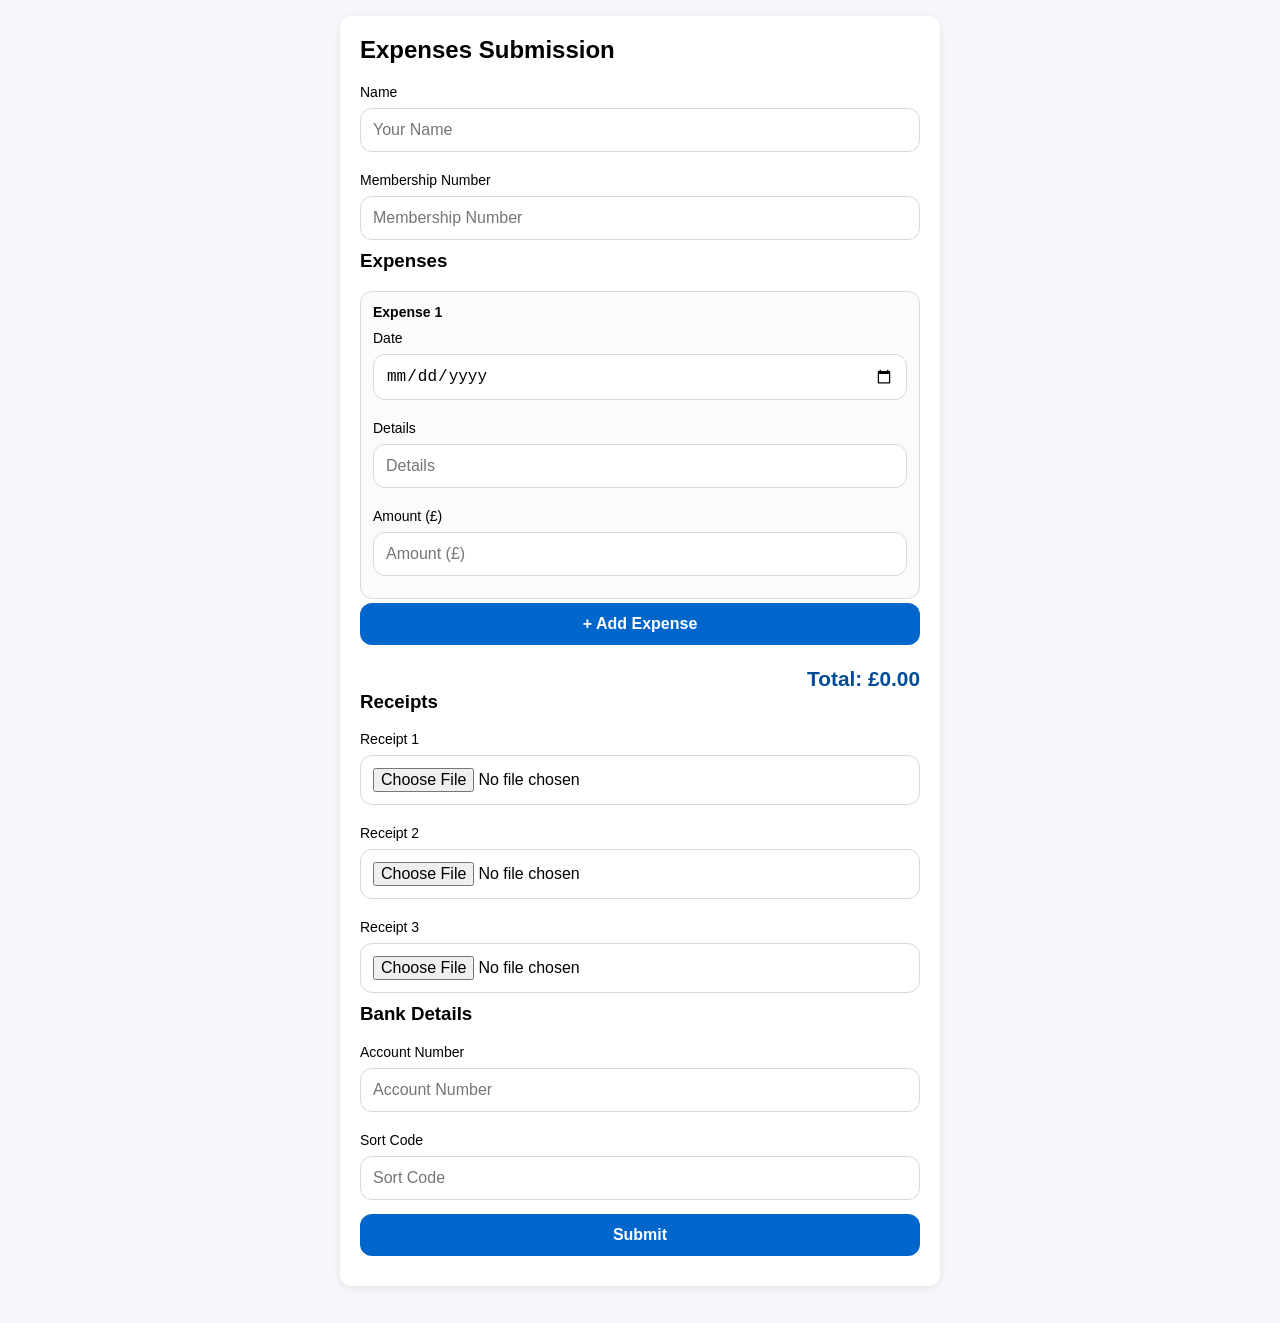
==== docs/index.html @ 39480e30 "UI" ====
<!DOCTYPE html>
<html>
<head>
  <meta charset="UTF-8">
  <title>Expenses Form</title>

  <style>
    :root {
      --bg: #f5f7fa;
      --card: #ffffff;
      --primary: #0066cc;
      --primary-dark: #004c99;
      --border: #d9d9d9;
      --radius: 12px;
    }

    * {
      box-sizing: border-box;
    }

    body {
      font-family: -apple-system, BlinkMacSystemFont, "Segoe UI", Roboto, Arial;
      background: var(--bg);
      margin: 0;
      padding: 16px;
    }

    .container {
      max-width: 600px;
      margin: auto;
    }

    .card {
      background: var(--card);
      padding: 20px;
      border-radius: var(--radius);
      box-shadow: 0 2px 8px rgba(0,0,0,0.08);
      margin-bottom: 20px;
    }

    h2, h3 {
      margin-top: 0;
      font-weight: 600;
    }

    label {
      display: block;
      font-size: 14px;
      margin-top: 10px;
      margin-bottom: 4px;
    }

    input, button {
      width: 100%;
      padding: 12px;
      margin: 4px 0 10px 0;
      border-radius: var(--radius);
      border: 1px solid var(--border);
      font-size: 16px;
    }

    input:focus {
      outline: none;
      border-color: var(--primary);
      box-shadow: 0 0 0 2px rgba(0,102,204,0.2);
    }

    button {
      background: var(--primary);
      color: white;
      border: none;
      cursor: pointer;
      font-weight: 600;
    }

    button:hover {
      background: var(--primary-dark);
    }

    .expense-block {
      border: 1px solid var(--border);
      border-radius: var(--radius);
      padding: 12px;
      margin-top: 10px;
      background: #fafbfc;
    }

    .expense-title {
      font-weight: 600;
      margin-bottom: 6px;
      font-size: 14px;
    }

    #totalDisplay {
      font-size: 1.3em;
      font-weight: bold;
      margin-top: 12px;
      text-align: right;
      color: var(--primary-dark);
    }
  </style>
</head>

<body>
  <div class="container">

    <div class="card">
      <h2>Expenses Submission</h2>

      <form id="expensesForm" enctype="multipart/form-data">

        <label for="name">Name</label>
        <input id="name" type="text" name="name" placeholder="Your Name" required>

        <label for="membership">Membership Number</label>
        <input id="membership" type="text" name="membership" placeholder="Membership Number" required>

        <h3>Expenses</h3>
        <div id="expenses"></div>

        <button type="button" onclick="addExpense()">+ Add Expense</button>

        <div id="totalDisplay">Total: £0.00</div>

        <h3>Receipts</h3>
        <label>Receipt 1</label>
        <input type="file" name="receipt1">
        <label>Receipt 2</label>
        <input type="file" name="receipt2">
        <label>Receipt 3</label>
        <input type="file" name="receipt3">

        <h3>Bank Details</h3>
        <label for="account_number">Account Number</label>
        <input id="account_number" type="text" name="account_number" placeholder="Account Number" required>

        <label for="sort_code">Sort Code</label>
        <input id="sort_code" type="text" name="sort_code" placeholder="Sort Code" required>

        <button type="submit">Submit</button>
      </form>
    </div>

  </div>

  <script>
    let expenseCount = 0;

    function addExpense() {
      expenseCount++;
      const container = document.getElementById("expenses");

      const block = document.createElement("div");
      block.className = "expense-block";
      block.innerHTML = `
        <div class="expense-title">Expense ${expenseCount}</div>

        <label>Date</label>
        <input type="date" name="expense_${expenseCount}_date" required>

        <label>Details</label>
        <input type="text" name="expense_${expenseCount}_details" placeholder="Details" required>

        <label>Amount (£)</label>
        <input type="number" name="expense_${expenseCount}_amount" placeholder="Amount (£)" step="0.01" required oninput="updateTotal()">
      `;
      container.appendChild(block);

      updateTotal();
    }

    function updateTotal() {
      let total = 0;
      const amountInputs = document.querySelectorAll('input[name^="expense_"][name$="_amount"]');

      amountInputs.forEach(input => {
        const value = parseFloat(input.value);
        if (!isNaN(value)) total += value;
      });

      document.getElementById("totalDisplay").textContent = `Total: £${total.toFixed(2)}`;
    }

    document.getElementById("expensesForm").addEventListener("submit", async (e) => {
      e.preventDefault();
      const formData = new FormData(e.target);

      const response = await fetch("https://expenses-backend.cjduffyexpenses.workers.dev/", {
        method: "POST",
        body: formData
      });

      alert(await response.text());
    });

    // Start with one expense by default (optional)
    addExpense();
  </script>

</body>
</html>
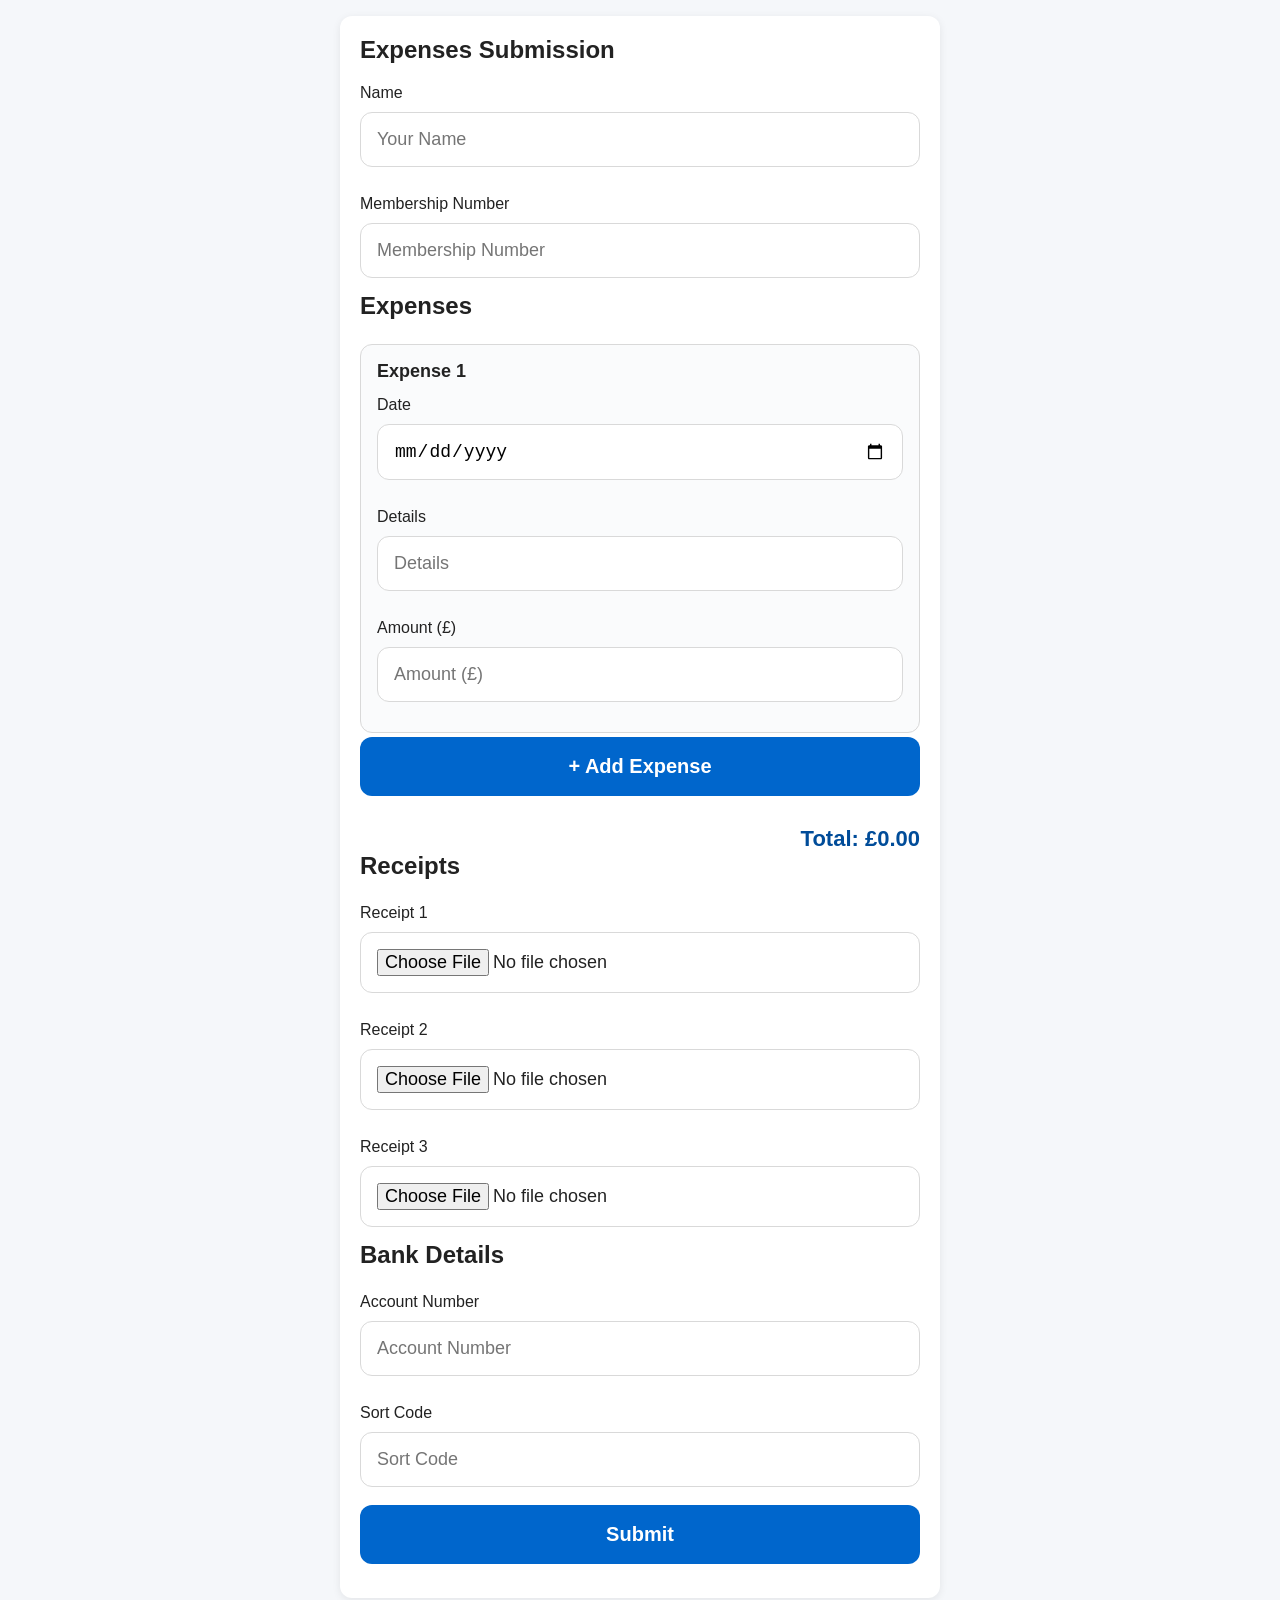
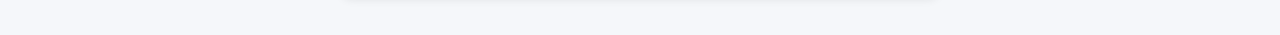
==== commit b35829c1: "UI" ====
--- a/docs/index.html
+++ b/docs/index.html
@@ -3,6 +3,8 @@
 <head>
   <meta charset="UTF-8">
   <title>Expenses Form</title>
+
+  <meta name="viewport" content="width=device-width, initial-scale=1">
 
   <style>
     :root {
@@ -12,6 +14,7 @@
       --primary-dark: #004c99;
       --border: #d9d9d9;
       --radius: 12px;
+      --text: #222;
     }
 
     * {
@@ -23,6 +26,8 @@
       background: var(--bg);
       margin: 0;
       padding: 16px;
+      color: var(--text);
+      font-size: 18px; /* ⭐ Bigger base font for mobile */
     }
 
     .container {
@@ -41,22 +46,23 @@
     h2, h3 {
       margin-top: 0;
       font-weight: 600;
+      font-size: 24px;
     }
 
     label {
       display: block;
-      font-size: 14px;
-      margin-top: 10px;
-      margin-bottom: 4px;
+      font-size: 16px;
+      margin-top: 14px;
+      margin-bottom: 6px;
     }
 
     input, button {
       width: 100%;
-      padding: 12px;
-      margin: 4px 0 10px 0;
+      padding: 16px; /* ⭐ Larger tap targets */
+      margin: 4px 0 14px 0;
       border-radius: var(--radius);
       border: 1px solid var(--border);
-      font-size: 16px;
+      font-size: 18px;
     }
 
     input:focus {
@@ -71,6 +77,8 @@
       border: none;
       cursor: pointer;
       font-weight: 600;
+      font-size: 20px;
+      padding: 18px;
     }
 
     button:hover {
@@ -80,21 +88,21 @@
     .expense-block {
       border: 1px solid var(--border);
       border-radius: var(--radius);
-      padding: 12px;
-      margin-top: 10px;
+      padding: 16px;
+      margin-top: 16px;
       background: #fafbfc;
     }
 
     .expense-title {
       font-weight: 600;
-      margin-bottom: 6px;
-      font-size: 14px;
+      margin-bottom: 10px;
+      font-size: 18px;
     }
 
     #totalDisplay {
-      font-size: 1.3em;
+      font-size: 22px;
       font-weight: bold;
-      margin-top: 12px;
+      margin-top: 16px;
       text-align: right;
       color: var(--primary-dark);
     }
@@ -109,11 +117,11 @@
 
       <form id="expensesForm" enctype="multipart/form-data">
 
-        <label for="name">Name</label>
-        <input id="name" type="text" name="name" placeholder="Your Name" required>
-
-        <label for="membership">Membership Number</label>
-        <input id="membership" type="text" name="membership" placeholder="Membership Number" required>
+        <label>Name</label>
+        <input type="text" name="name" placeholder="Your Name" required>
+
+        <label>Membership Number</label>
+        <input type="text" name="membership" placeholder="Membership Number" required>
 
         <h3>Expenses</h3>
         <div id="expenses"></div>
@@ -131,11 +139,11 @@
         <input type="file" name="receipt3">
 
         <h3>Bank Details</h3>
-        <label for="account_number">Account Number</label>
-        <input id="account_number" type="text" name="account_number" placeholder="Account Number" required>
-
-        <label for="sort_code">Sort Code</label>
-        <input id="sort_code" type="text" name="sort_code" placeholder="Sort Code" required>
+        <label>Account Number</label>
+        <input type="text" name="account_number" placeholder="Account Number" required>
+
+        <label>Sort Code</label>
+        <input type="text" name="sort_code" placeholder="Sort Code" required>
 
         <button type="submit">Submit</button>
       </form>
@@ -193,7 +201,6 @@
       alert(await response.text());
     });
 
-    // Start with one expense by default (optional)
     addExpense();
   </script>
 
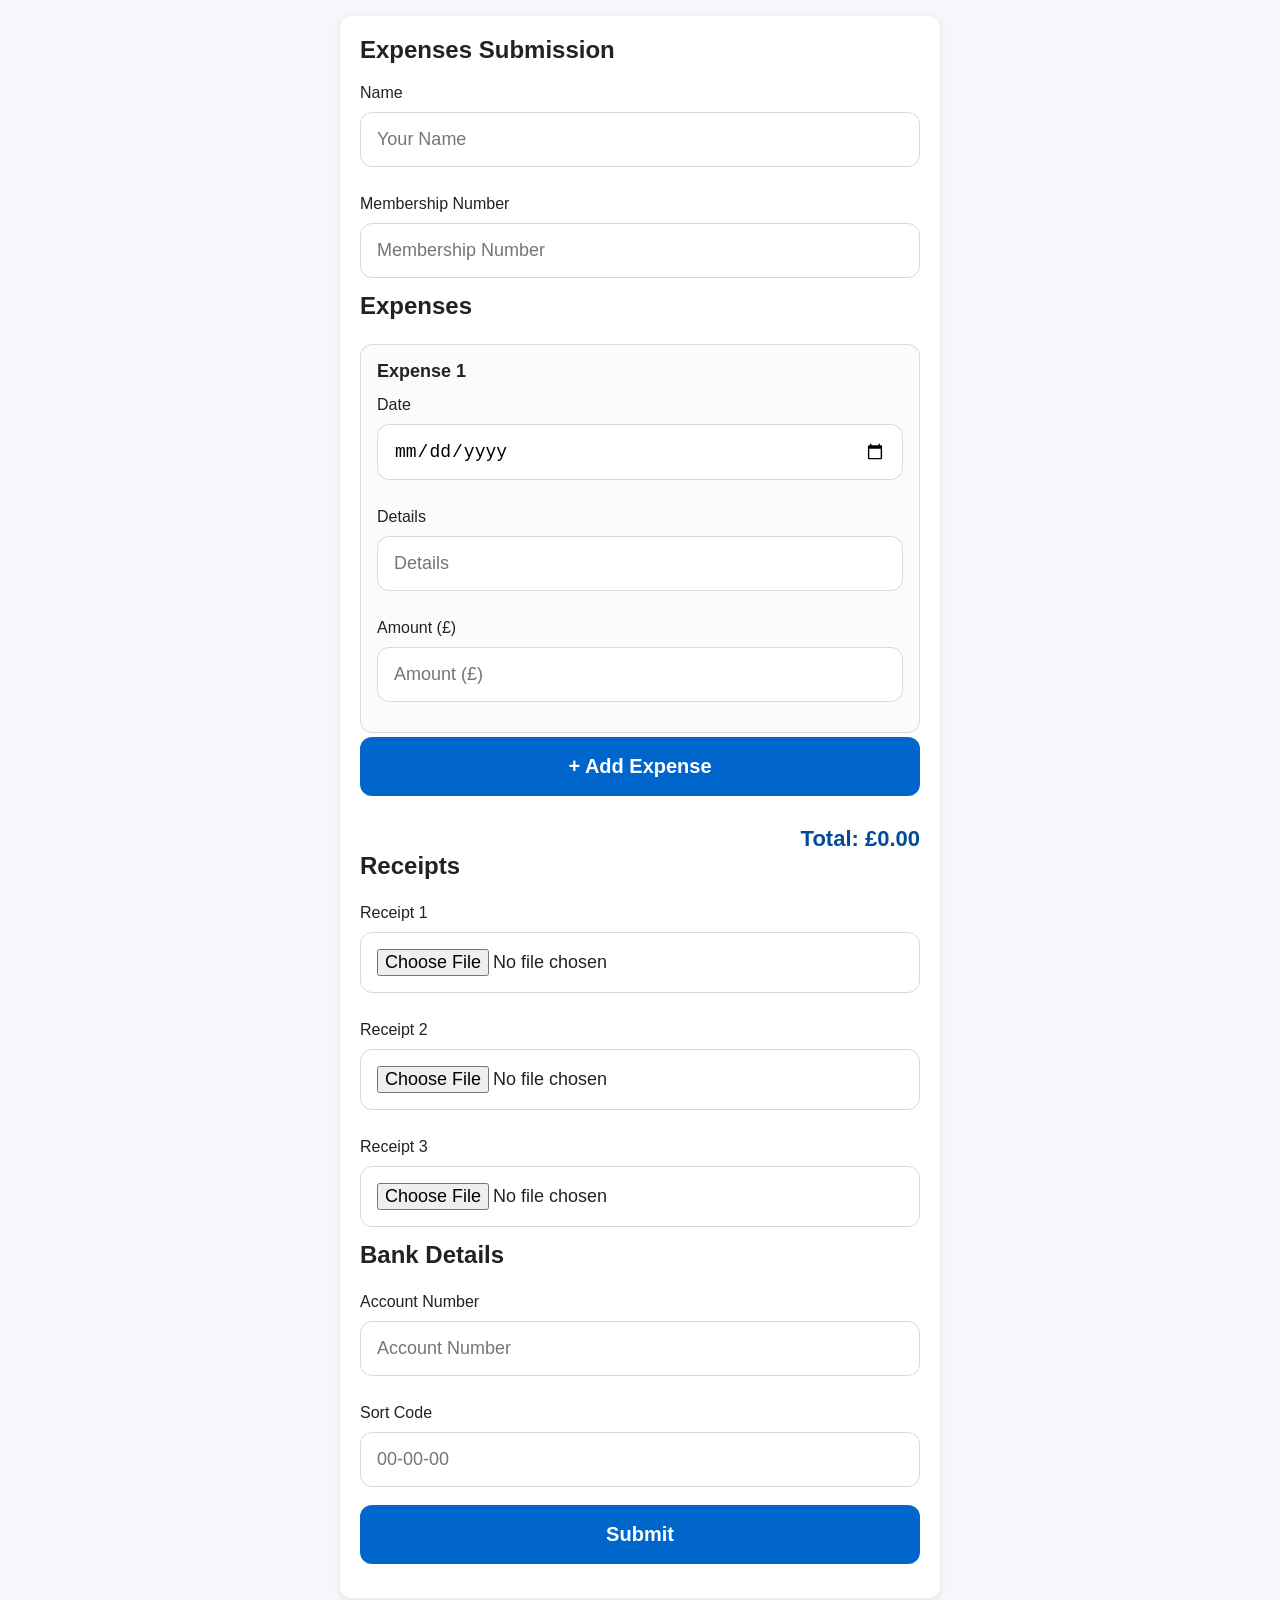
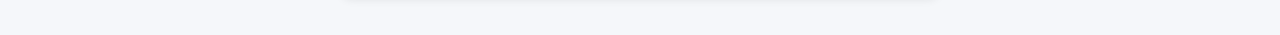
==== commit 4470afe4: "Harden Worker, clean up dead files, stop tracking build cache - Restrict CORS to the GitHub Pages or" ====
--- a/docs/index.html
+++ b/docs/index.html
@@ -140,10 +140,10 @@
 
         <h3>Bank Details</h3>
         <label>Account Number</label>
-        <input type="text" name="account_number" placeholder="Account Number" required>
+        <input type="text" name="account_number" placeholder="Account Number" inputmode="numeric" pattern="\d{6,8}" title="6-8 digits" required>
 
         <label>Sort Code</label>
-        <input type="text" name="sort_code" placeholder="Sort Code" required>
+        <input type="text" name="sort_code" placeholder="00-00-00" inputmode="numeric" pattern="\d{2}-?\d{2}-?\d{2}" title="Format: 00-00-00" required>
 
         <button type="submit">Submit</button>
       </form>
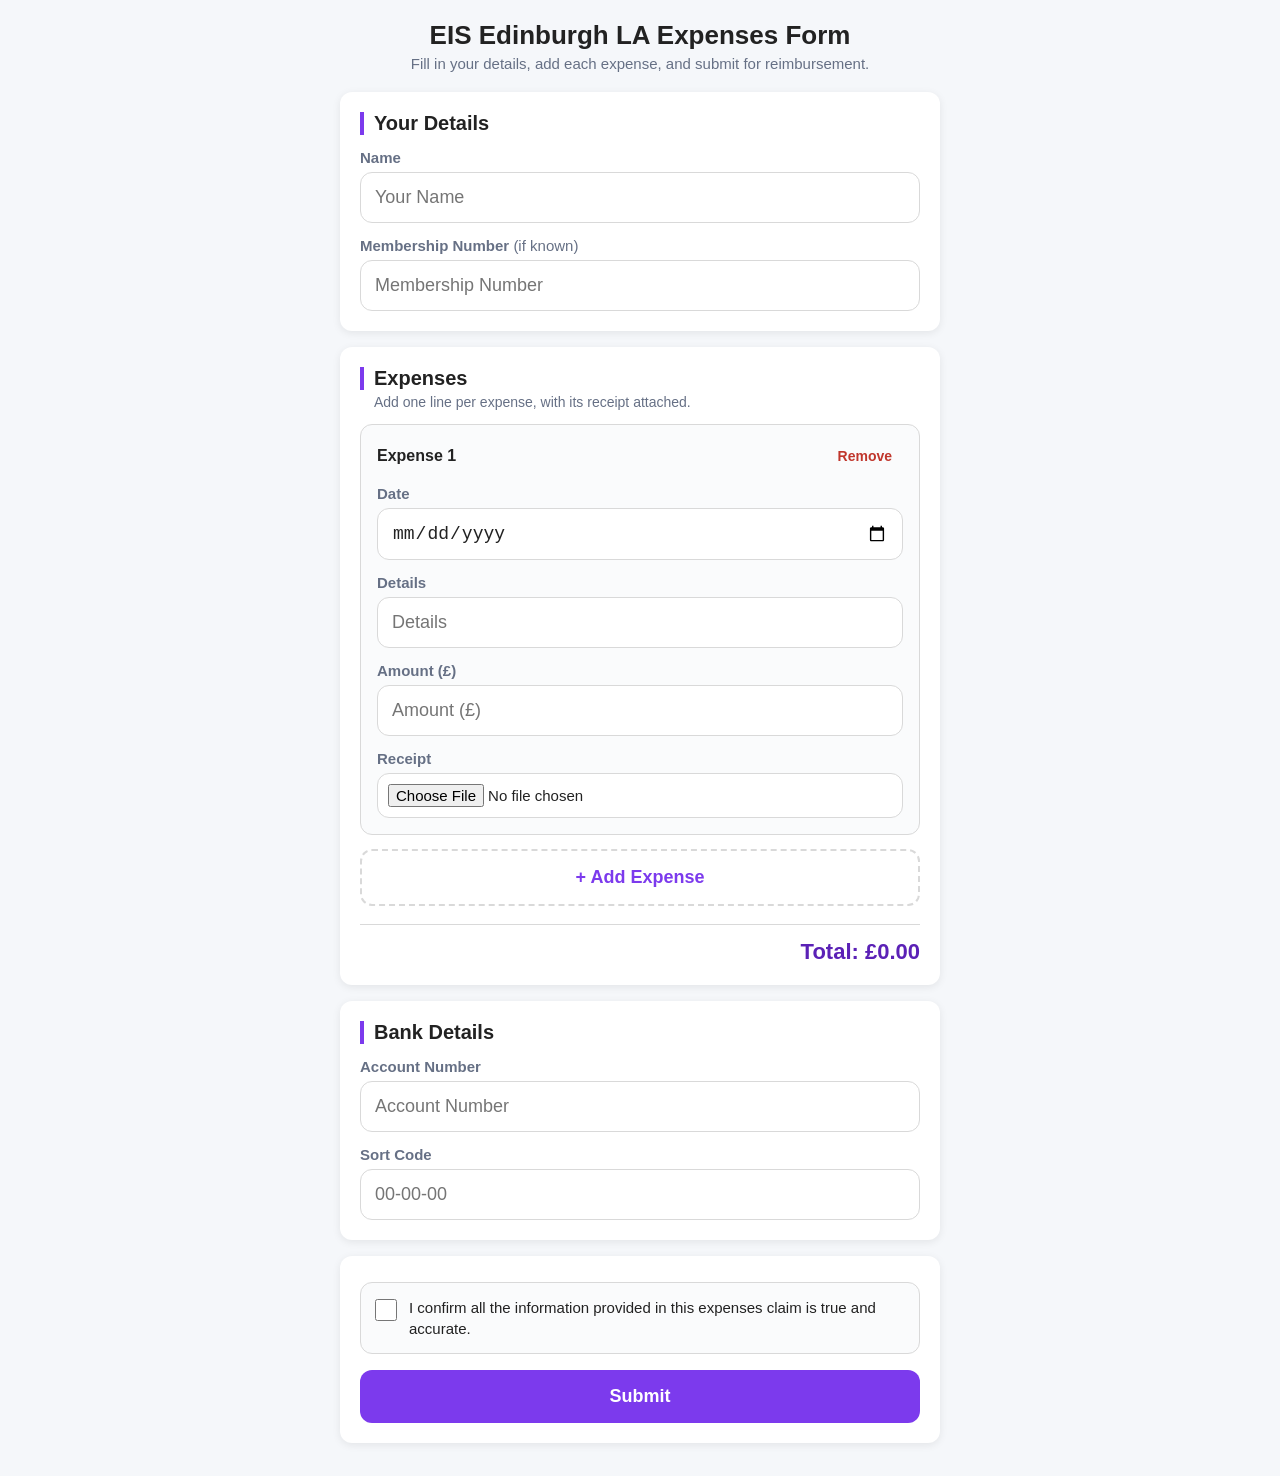
==== commit 350eabc8: "Redesign form UI, add declaration checkbox, relax membership requirement - Reorganize the form into " ====
--- a/docs/index.html
+++ b/docs/index.html
@@ -2,7 +2,7 @@
 <html>
 <head>
   <meta charset="UTF-8">
-  <title>Expenses Form</title>
+  <title>EIS Edinburgh LA Expenses Form</title>
 
   <meta name="viewport" content="width=device-width, initial-scale=1">
 
@@ -10,11 +10,16 @@
     :root {
       --bg: #f5f7fa;
       --card: #ffffff;
-      --primary: #0066cc;
-      --primary-dark: #004c99;
+      --primary: #7c3aed;
+      --primary-dark: #5b21b6;
       --border: #d9d9d9;
       --radius: 12px;
       --text: #222;
+      --muted: #667085;
+      --success: #1a7f37;
+      --success-bg: #e9f7ef;
+      --error: #c0362c;
+      --error-bg: #fdeceb;
     }
 
     * {
@@ -27,7 +32,7 @@
       margin: 0;
       padding: 16px;
       color: var(--text);
-      font-size: 18px; /* ⭐ Bigger base font for mobile */
+      font-size: 18px;
     }
 
     .container {
@@ -35,145 +40,321 @@
       margin: auto;
     }
 
+    header.page-header {
+      max-width: 600px;
+      margin: 4px auto 20px;
+      text-align: center;
+    }
+
+    header.page-header h1 {
+      font-size: 26px;
+      margin: 0 0 4px;
+    }
+
+    header.page-header p {
+      margin: 0;
+      color: var(--muted);
+      font-size: 15px;
+    }
+
     .card {
       background: var(--card);
       padding: 20px;
       border-radius: var(--radius);
       box-shadow: 0 2px 8px rgba(0,0,0,0.08);
-      margin-bottom: 20px;
-    }
-
-    h2, h3 {
-      margin-top: 0;
-      font-weight: 600;
-      font-size: 24px;
+      margin-bottom: 16px;
+    }
+
+    .card h3 {
+      margin: 0 0 4px;
+      font-weight: 700;
+      font-size: 20px;
+      padding-left: 10px;
+      border-left: 4px solid var(--primary);
+    }
+
+    .card .hint {
+      margin: 2px 0 0 14px;
+      color: var(--muted);
+      font-size: 14px;
     }
 
     label {
       display: block;
-      font-size: 16px;
+      font-size: 15px;
+      font-weight: 600;
       margin-top: 14px;
       margin-bottom: 6px;
-    }
-
-    input, button {
+      color: var(--muted);
+    }
+
+    input {
       width: 100%;
-      padding: 16px; /* ⭐ Larger tap targets */
-      margin: 4px 0 14px 0;
+      padding: 14px;
+      margin: 0;
       border-radius: var(--radius);
       border: 1px solid var(--border);
       font-size: 18px;
+      background: #fff;
+      color: var(--text);
     }
 
     input:focus {
       outline: none;
       border-color: var(--primary);
-      box-shadow: 0 0 0 2px rgba(0,102,204,0.2);
+      box-shadow: 0 0 0 3px rgba(124,58,237,0.15);
+    }
+
+    input[type="file"] {
+      padding: 10px;
+      font-size: 15px;
     }
 
     button {
+      width: 100%;
+      padding: 16px;
+      border-radius: var(--radius);
+      border: none;
+      font-size: 18px;
+      font-weight: 600;
+      cursor: pointer;
+    }
+
+    .btn-primary {
       background: var(--primary);
       color: white;
-      border: none;
-      cursor: pointer;
+    }
+
+    .btn-primary:hover {
+      background: var(--primary-dark);
+    }
+
+    .btn-primary:disabled {
+      background: #c9b3f5;
+      cursor: not-allowed;
+    }
+
+    .btn-secondary {
+      background: transparent;
+      color: var(--primary);
+      border: 2px dashed var(--border);
+      margin-top: 14px;
+    }
+
+    .btn-secondary:hover {
+      border-color: var(--primary);
+      background: #f5f0fe;
+    }
+
+    .btn-remove {
+      width: auto;
+      padding: 6px 10px;
+      font-size: 14px;
       font-weight: 600;
-      font-size: 20px;
-      padding: 18px;
-    }
-
-    button:hover {
-      background: var(--primary-dark);
+      background: transparent;
+      color: var(--error);
+      border: 1px solid transparent;
+    }
+
+    .btn-remove:hover {
+      background: var(--error-bg);
+      border-color: var(--error);
     }
 
     .expense-block {
       border: 1px solid var(--border);
       border-radius: var(--radius);
       padding: 16px;
-      margin-top: 16px;
+      margin-top: 14px;
       background: #fafbfc;
     }
 
+    .expense-header {
+      display: flex;
+      align-items: center;
+      justify-content: space-between;
+    }
+
     .expense-title {
-      font-weight: 600;
-      margin-bottom: 10px;
-      font-size: 18px;
+      font-weight: 700;
+      font-size: 16px;
     }
 
     #totalDisplay {
       font-size: 22px;
       font-weight: bold;
-      margin-top: 16px;
+      margin-top: 18px;
+      padding-top: 14px;
+      border-top: 1px solid var(--border);
       text-align: right;
       color: var(--primary-dark);
     }
+
+    .declaration {
+      display: flex;
+      align-items: flex-start;
+      gap: 12px;
+      padding: 14px;
+      border: 1px solid var(--border);
+      border-radius: var(--radius);
+      background: #fafbfc;
+      margin-top: 6px;
+    }
+
+    .declaration input[type="checkbox"] {
+      width: 22px;
+      height: 22px;
+      flex: 0 0 22px;
+      margin-top: 2px;
+      accent-color: var(--primary);
+    }
+
+    .declaration label {
+      margin: 0;
+      font-weight: 500;
+      font-size: 15px;
+      color: var(--text);
+      line-height: 1.4;
+    }
+
+    .status {
+      display: none;
+      padding: 14px 16px;
+      border-radius: var(--radius);
+      font-size: 15px;
+      font-weight: 600;
+      margin-bottom: 16px;
+    }
+
+    .status.success {
+      display: block;
+      background: var(--success-bg);
+      color: var(--success);
+    }
+
+    .status.error {
+      display: block;
+      background: var(--error-bg);
+      color: var(--error);
+    }
+
+    .spinner {
+      display: inline-block;
+      width: 16px;
+      height: 16px;
+      border: 2px solid rgba(255,255,255,0.5);
+      border-top-color: #fff;
+      border-radius: 50%;
+      margin-right: 8px;
+      vertical-align: -3px;
+      animation: spin 0.7s linear infinite;
+    }
+
+    @keyframes spin {
+      to { transform: rotate(360deg); }
+    }
   </style>
 </head>
 
 <body>
   <div class="container">
 
-    <div class="card">
-      <h2>Expenses Submission</h2>
-
-      <form id="expensesForm" enctype="multipart/form-data">
-
+    <header class="page-header">
+      <h1>EIS Edinburgh LA Expenses Form</h1>
+      <p>Fill in your details, add each expense, and submit for reimbursement.</p>
+    </header>
+
+    <div id="statusMessage" class="status" role="status"></div>
+
+    <form id="expensesForm" enctype="multipart/form-data" novalidate>
+
+      <div class="card">
+        <h3>Your Details</h3>
         <label>Name</label>
         <input type="text" name="name" placeholder="Your Name" required>
 
-        <label>Membership Number</label>
-        <input type="text" name="membership" placeholder="Membership Number" required>
-
+        <label>Membership Number <span style="font-weight:400;">(if known)</span></label>
+        <input type="text" name="membership" placeholder="Membership Number">
+      </div>
+
+      <div class="card">
         <h3>Expenses</h3>
+        <p class="hint">Add one line per expense, with its receipt attached.</p>
         <div id="expenses"></div>
 
-        <button type="button" onclick="addExpense()">+ Add Expense</button>
+        <button type="button" class="btn-secondary" id="addExpenseBtn">+ Add Expense</button>
 
         <div id="totalDisplay">Total: £0.00</div>
-
-        <h3>Receipts</h3>
-        <label>Receipt 1</label>
-        <input type="file" name="receipt1">
-        <label>Receipt 2</label>
-        <input type="file" name="receipt2">
-        <label>Receipt 3</label>
-        <input type="file" name="receipt3">
-
+      </div>
+
+      <div class="card">
         <h3>Bank Details</h3>
         <label>Account Number</label>
         <input type="text" name="account_number" placeholder="Account Number" inputmode="numeric" pattern="\d{6,8}" title="6-8 digits" required>
 
         <label>Sort Code</label>
         <input type="text" name="sort_code" placeholder="00-00-00" inputmode="numeric" pattern="\d{2}-?\d{2}-?\d{2}" title="Format: 00-00-00" required>
-
-        <button type="submit">Submit</button>
-      </form>
-    </div>
+      </div>
+
+      <div class="card">
+        <div class="declaration">
+          <input type="checkbox" id="declaration" name="declaration" value="confirmed" required>
+          <label for="declaration">I confirm all the information provided in this expenses claim is true and accurate.</label>
+        </div>
+
+        <button type="submit" class="btn-primary" id="submitBtn" style="margin-top:16px;">Submit</button>
+      </div>
+    </form>
 
   </div>
 
   <script>
     let expenseCount = 0;
+    const expensesContainer = document.getElementById("expenses");
+    const form = document.getElementById("expensesForm");
+    const submitBtn = document.getElementById("submitBtn");
+    const statusEl = document.getElementById("statusMessage");
+
+    function renumberExpenses() {
+      const titles = expensesContainer.querySelectorAll(".expense-title");
+      titles.forEach((el, i) => { el.textContent = `Expense ${i + 1}`; });
+    }
 
     function addExpense() {
       expenseCount++;
-      const container = document.getElementById("expenses");
+      const id = expenseCount;
 
       const block = document.createElement("div");
       block.className = "expense-block";
       block.innerHTML = `
-        <div class="expense-title">Expense ${expenseCount}</div>
+        <div class="expense-header">
+          <div class="expense-title">Expense</div>
+          <button type="button" class="btn-remove" data-remove>Remove</button>
+        </div>
 
         <label>Date</label>
-        <input type="date" name="expense_${expenseCount}_date" required>
+        <input type="date" name="expense_${id}_date" required>
 
         <label>Details</label>
-        <input type="text" name="expense_${expenseCount}_details" placeholder="Details" required>
+        <input type="text" name="expense_${id}_details" placeholder="Details" required>
 
         <label>Amount (£)</label>
-        <input type="number" name="expense_${expenseCount}_amount" placeholder="Amount (£)" step="0.01" required oninput="updateTotal()">
+        <input type="number" name="expense_${id}_amount" placeholder="Amount (£)" step="0.01" min="0" required>
+
+        <label>Receipt</label>
+        <input type="file" name="expense_${id}_receipt" accept="image/*,application/pdf">
       `;
-      container.appendChild(block);
-
+
+      block.querySelector("[data-remove]").addEventListener("click", () => {
+        block.remove();
+        renumberExpenses();
+        updateTotal();
+      });
+
+      block.querySelector(`input[name="expense_${id}_amount"]`).addEventListener("input", updateTotal);
+
+      expensesContainer.appendChild(block);
+      renumberExpenses();
       updateTotal();
     }
 
@@ -189,16 +370,57 @@
       document.getElementById("totalDisplay").textContent = `Total: £${total.toFixed(2)}`;
     }
 
-    document.getElementById("expensesForm").addEventListener("submit", async (e) => {
+    function showStatus(message, type) {
+      statusEl.textContent = message;
+      statusEl.className = `status ${type}`;
+      statusEl.scrollIntoView({ behavior: "smooth", block: "start" });
+    }
+
+    document.getElementById("addExpenseBtn").addEventListener("click", addExpense);
+
+    form.addEventListener("submit", async (e) => {
       e.preventDefault();
-      const formData = new FormData(e.target);
-
-      const response = await fetch("https://expenses-backend.cjduffyexpenses.workers.dev/", {
-        method: "POST",
-        body: formData
-      });
-
-      alert(await response.text());
+
+      if (expensesContainer.children.length === 0) {
+        showStatus("Add at least one expense before submitting.", "error");
+        return;
+      }
+
+      if (!form.checkValidity()) {
+        form.reportValidity();
+        return;
+      }
+
+      statusEl.className = "status";
+      submitBtn.disabled = true;
+      submitBtn.innerHTML = '<span class="spinner"></span>Submitting…';
+
+      const formData = new FormData(form);
+
+      try {
+        const response = await fetch("https://expenses-backend.cjduffyexpenses.workers.dev/", {
+          method: "POST",
+          body: formData
+        });
+
+        const text = await response.text();
+
+        if (response.ok) {
+          showStatus(text || "Expenses submitted successfully.", "success");
+          form.reset();
+          expensesContainer.innerHTML = "";
+          expenseCount = 0;
+          addExpense();
+        } else {
+          showStatus(text || "Something went wrong submitting your expenses.", "error");
+        }
+      } catch (err) {
+        showStatus("Network error — please check your connection and try again.", "error");
+        console.error(err);
+      } finally {
+        submitBtn.disabled = false;
+        submitBtn.textContent = "Submit";
+      }
     });
 
     addExpense();
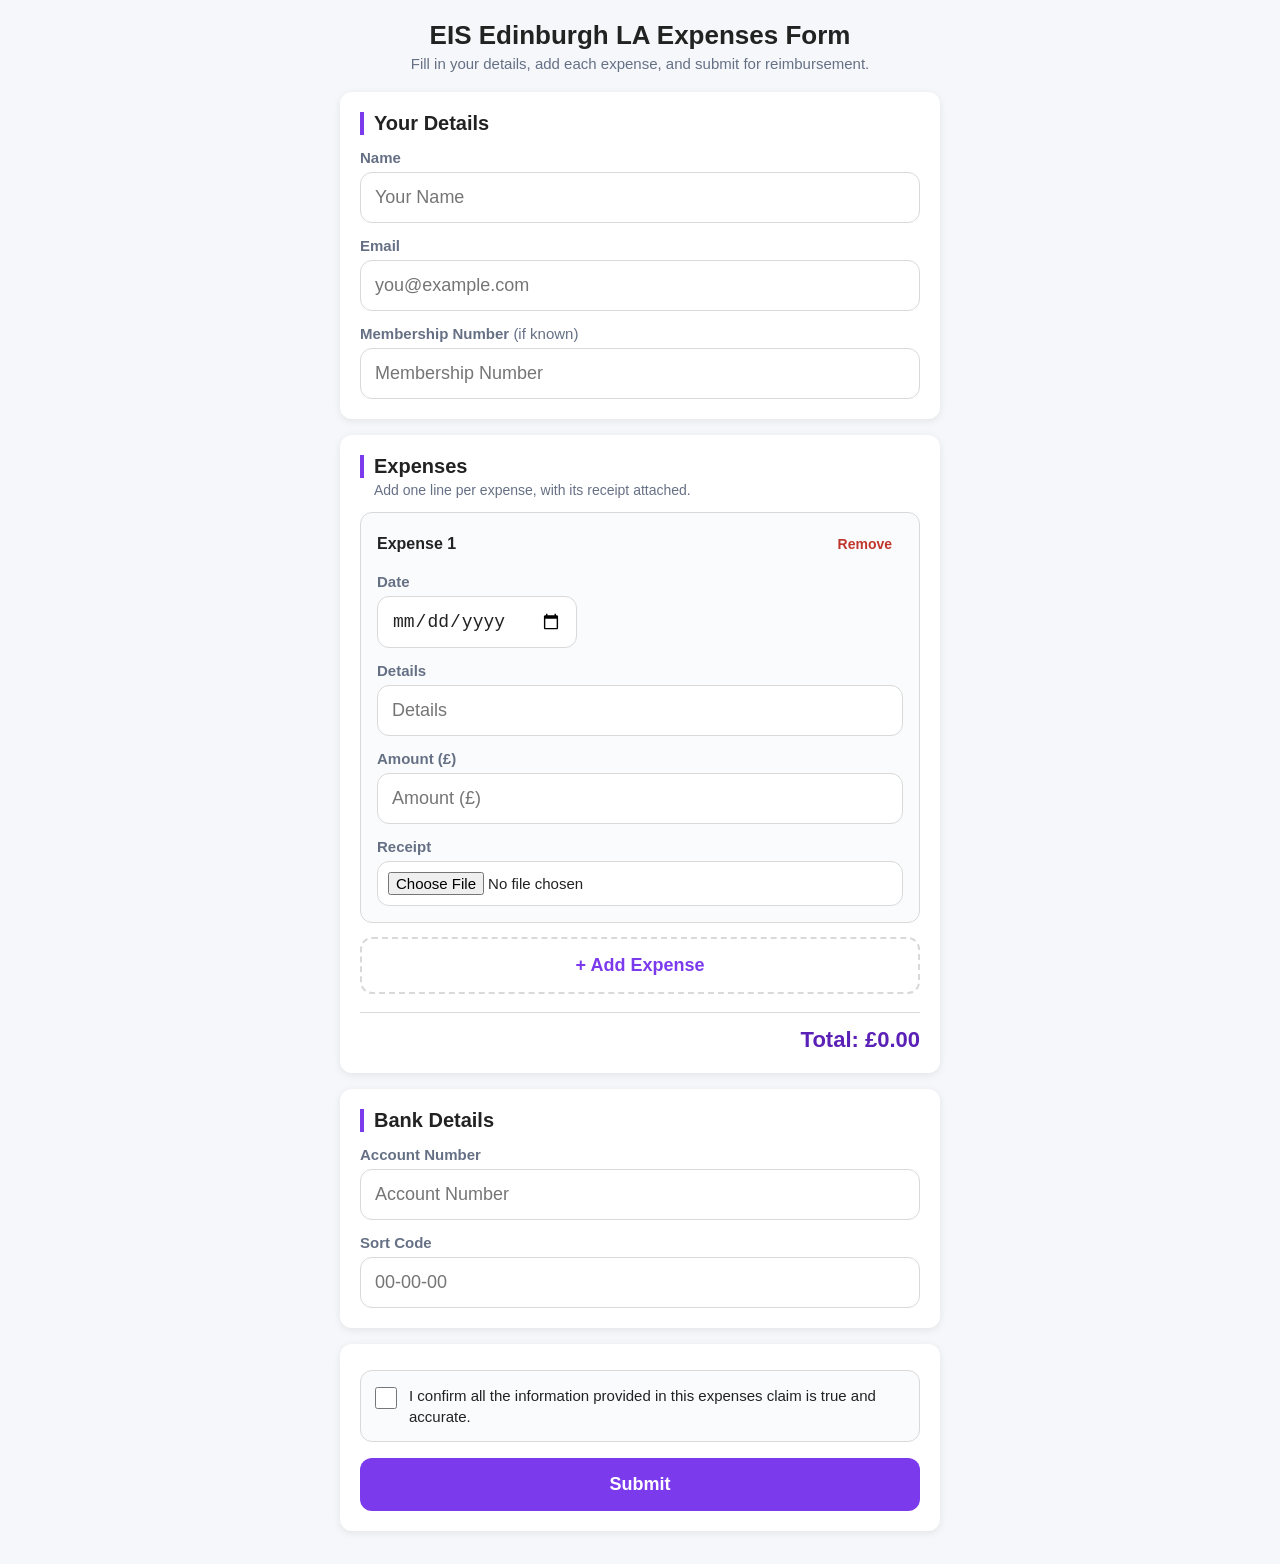
==== commit 9cd07ea4: "Add required email field, fix date input width on mobile - Add a required Email field to Your Detail" ====
--- a/docs/index.html
+++ b/docs/index.html
@@ -110,6 +110,10 @@
       font-size: 15px;
     }
 
+    input[type="date"] {
+      max-width: 200px;
+    }
+
     button {
       width: 100%;
       padding: 16px;
@@ -272,6 +276,9 @@
         <h3>Your Details</h3>
         <label>Name</label>
         <input type="text" name="name" placeholder="Your Name" required>
+
+        <label>Email</label>
+        <input type="email" name="email" placeholder="you@example.com" required>
 
         <label>Membership Number <span style="font-weight:400;">(if known)</span></label>
         <input type="text" name="membership" placeholder="Membership Number">
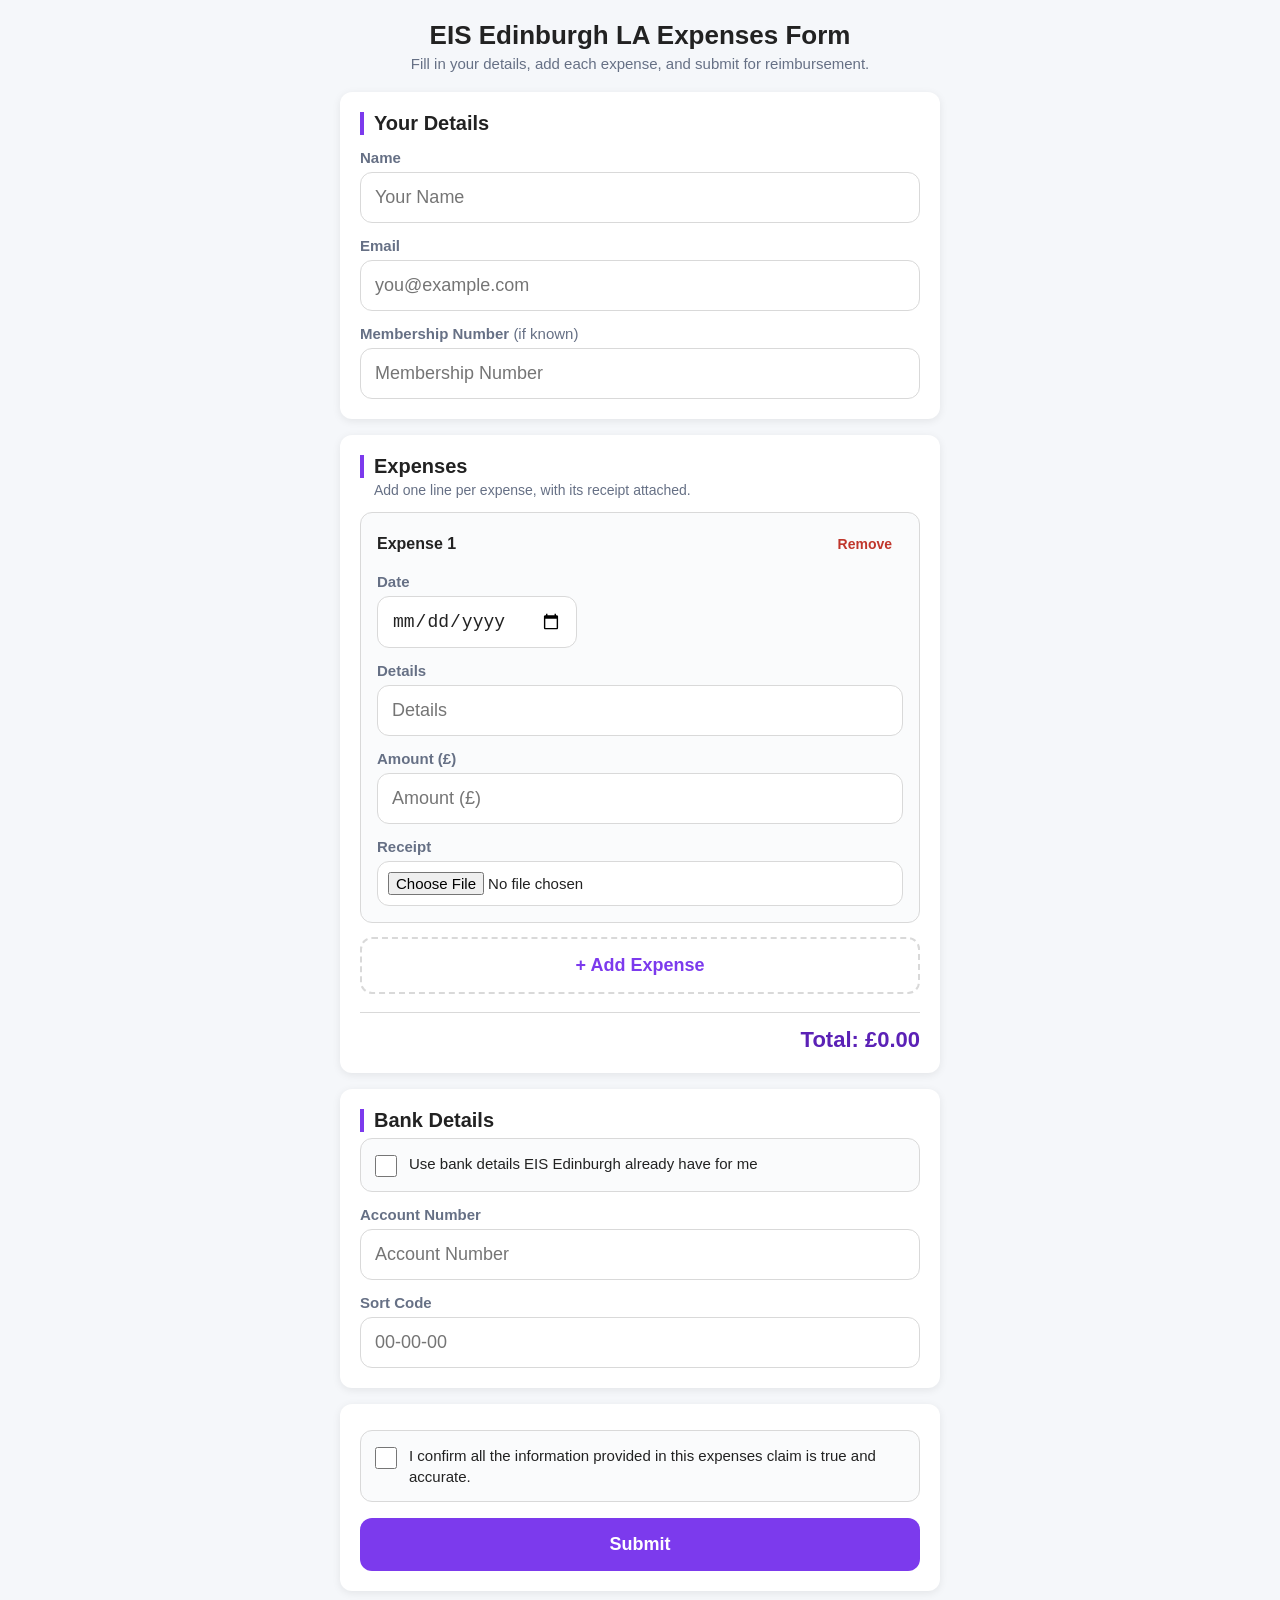
==== commit 6b1c62d5: "Add "use bank details already on file" option - Add a checkbox in Bank Details: "Use bank details EI" ====
--- a/docs/index.html
+++ b/docs/index.html
@@ -114,6 +114,12 @@
       max-width: 200px;
     }
 
+    input:disabled {
+      background: #f1f2f4;
+      color: var(--muted);
+      cursor: not-allowed;
+    }
+
     button {
       width: 100%;
       padding: 16px;
@@ -296,11 +302,17 @@
 
       <div class="card">
         <h3>Bank Details</h3>
+
+        <div class="declaration">
+          <input type="checkbox" id="useExistingBank" name="use_existing_bank_details" value="true">
+          <label for="useExistingBank">Use bank details EIS Edinburgh already have for me</label>
+        </div>
+
         <label>Account Number</label>
-        <input type="text" name="account_number" placeholder="Account Number" inputmode="numeric" pattern="\d{6,8}" title="6-8 digits" required>
+        <input type="text" id="accountNumber" name="account_number" placeholder="Account Number" inputmode="numeric" pattern="\d{6,8}" title="6-8 digits" required>
 
         <label>Sort Code</label>
-        <input type="text" name="sort_code" placeholder="00-00-00" inputmode="numeric" pattern="\d{2}-?\d{2}-?\d{2}" title="Format: 00-00-00" required>
+        <input type="text" id="sortCode" name="sort_code" placeholder="00-00-00" inputmode="numeric" pattern="\d{2}-?\d{2}-?\d{2}" title="Format: 00-00-00" maxlength="8" required>
       </div>
 
       <div class="card">
@@ -383,7 +395,50 @@
       statusEl.scrollIntoView({ behavior: "smooth", block: "start" });
     }
 
+    const PERSISTED_FIELDS = ["name", "email", "membership"];
+    const STORAGE_PREFIX = "eisExpensesForm:";
+
+    function loadPersistedFields() {
+      PERSISTED_FIELDS.forEach((fieldName) => {
+        try {
+          const saved = localStorage.getItem(STORAGE_PREFIX + fieldName);
+          const input = form.querySelector(`[name="${fieldName}"]`);
+          if (saved && input) input.value = saved;
+        } catch (err) {
+          // localStorage unavailable (e.g. private browsing) — skip
+        }
+      });
+    }
+
+    PERSISTED_FIELDS.forEach((fieldName) => {
+      const input = form.querySelector(`[name="${fieldName}"]`);
+      if (!input) return;
+      input.addEventListener("input", () => {
+        try {
+          localStorage.setItem(STORAGE_PREFIX + fieldName, input.value);
+        } catch (err) {
+          // localStorage unavailable (e.g. private browsing) — skip
+        }
+      });
+    });
+
     document.getElementById("addExpenseBtn").addEventListener("click", addExpense);
+
+    document.getElementById("sortCode").addEventListener("input", (e) => {
+      const digits = e.target.value.replace(/\D/g, "").slice(0, 6);
+      e.target.value = digits.match(/.{1,2}/g)?.join("-") || digits;
+    });
+
+    document.getElementById("useExistingBank").addEventListener("change", (e) => {
+      const accountNumberInput = document.getElementById("accountNumber");
+      const sortCodeInput = document.getElementById("sortCode");
+      accountNumberInput.disabled = e.target.checked;
+      sortCodeInput.disabled = e.target.checked;
+      if (e.target.checked) {
+        accountNumberInput.value = "";
+        sortCodeInput.value = "";
+      }
+    });
 
     form.addEventListener("submit", async (e) => {
       e.preventDefault();
@@ -415,6 +470,7 @@
         if (response.ok) {
           showStatus(text || "Expenses submitted successfully.", "success");
           form.reset();
+          loadPersistedFields();
           expensesContainer.innerHTML = "";
           expenseCount = 0;
           addExpense();
@@ -431,6 +487,7 @@
     });
 
     addExpense();
+    loadPersistedFields();
   </script>
 
 </body>
